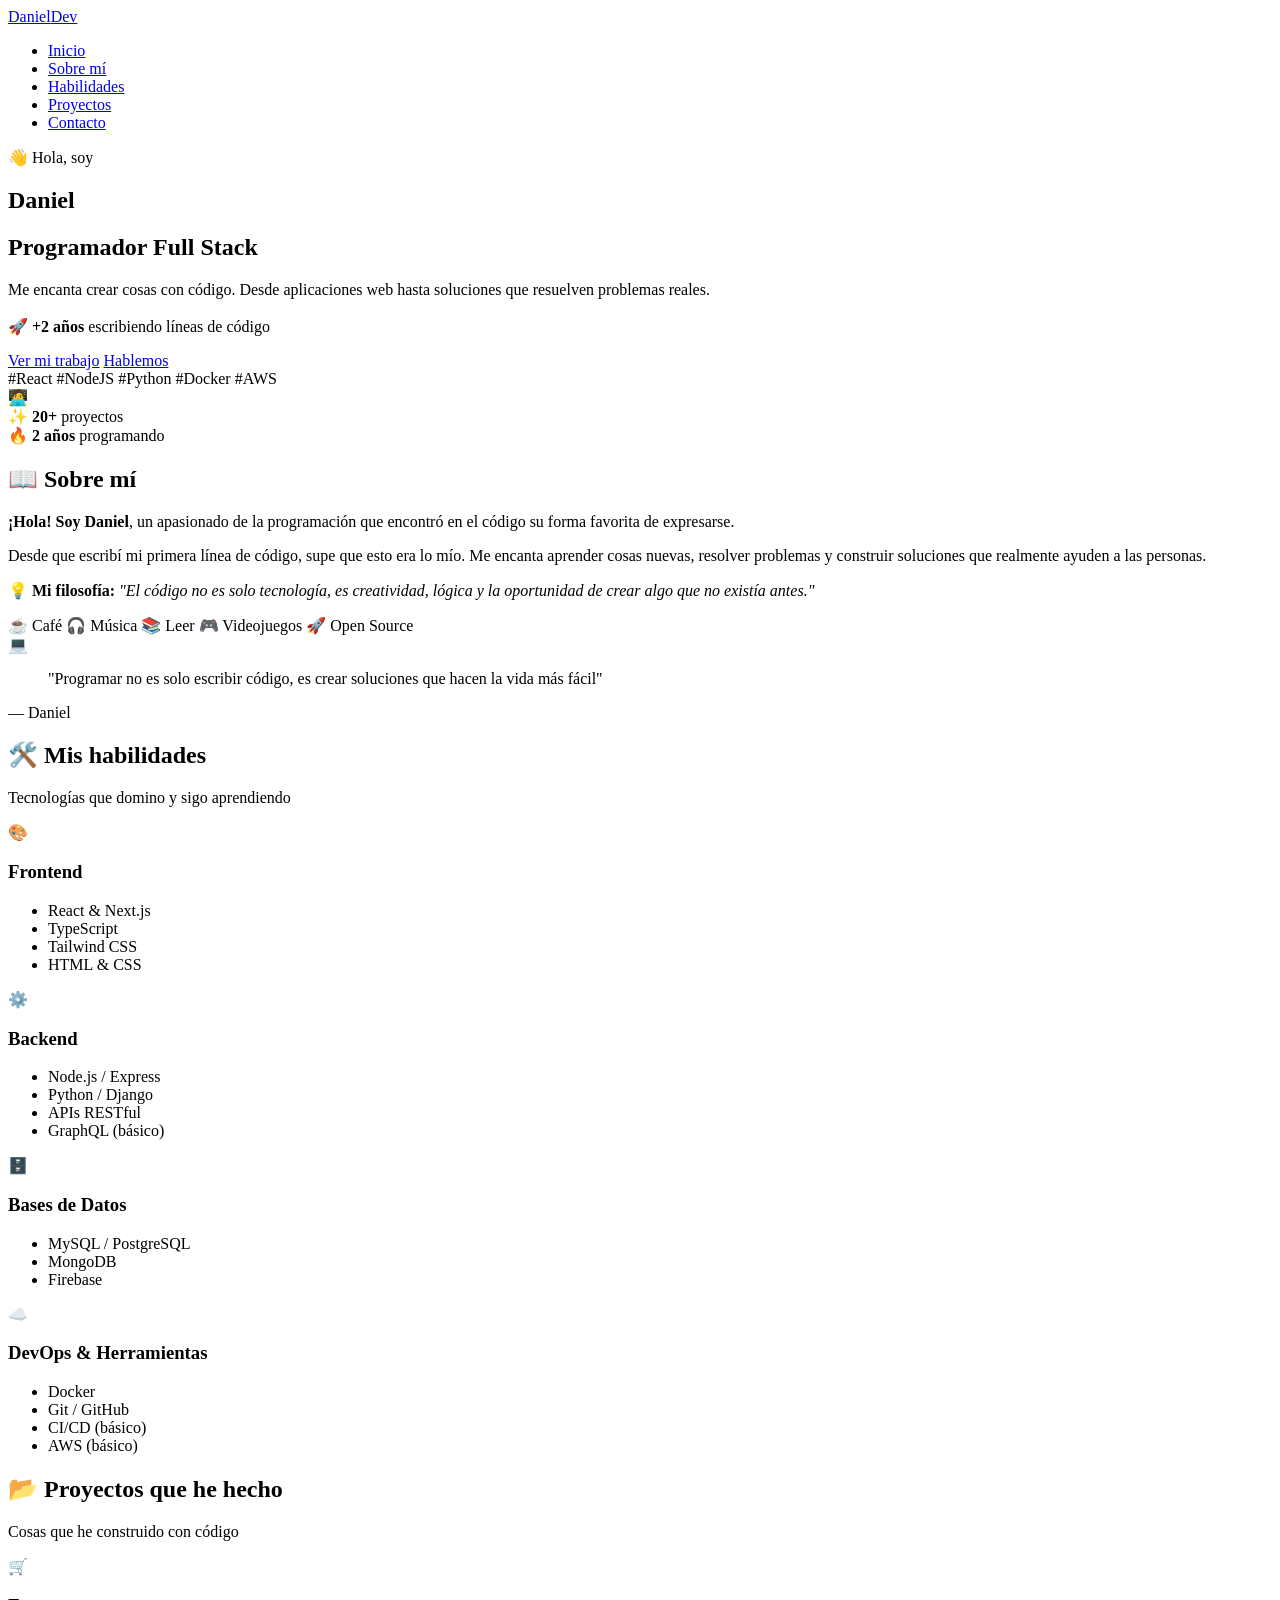
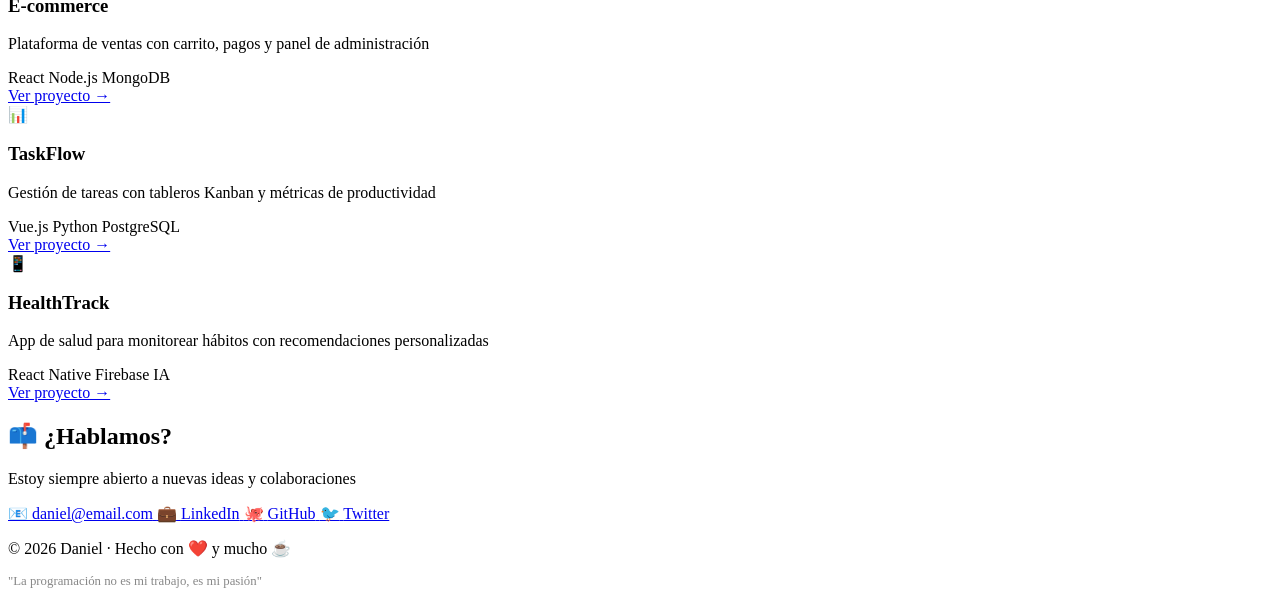
==== index.html @ 53c2497f "Create index.html" ====
<!DOCTYPE html>
<html lang="es">
<head>
    <meta charset="UTF-8" />
    <meta name="viewport" content="width=device-width, initial-scale=1.0"/>
    <title>Daniel · Programador</title>
    <link rel="stylesheet" href="styles.css" />
    <link href="https://fonts.googleapis.com/css2?family=Inter:wght@300;400;600;700;800;900&display=swap" rel="stylesheet"/>
</head>
<body>

    <!-- ===== NAVBAR ===== -->
    <nav class="navbar">
        <div class="container nav-container">
            <a href="#" class="logo">Daniel<span>Dev</span></a>
            <ul class="nav-links">
                <li><a href="#inicio">Inicio</a></li>
                <li><a href="#sobre-mi">Sobre mí</a></li>
                <li><a href="#habilidades">Habilidades</a></li>
                <li><a href="#proyectos">Proyectos</a></li>
                <li><a href="#contacto">Contacto</a></li>
            </ul>
        </div>
    </nav>

    <!-- ===== HERO ===== -->
    <section id="inicio" class="hero">
        <div class="container hero-content">
            <div class="hero-text">
                <span class="badge">👋 Hola, soy</span>
                <h1>Daniel</h1>
                <h2>Programador <span class="highlight">Full Stack</span></h2>
                <p class="hero-desc">
                    Me encanta crear cosas con código. 
                    Desde aplicaciones web hasta soluciones que resuelven problemas reales.
                    <br /><br />
                    🚀 <strong>+2 años</strong> escribiendo líneas de código
                </p>
                <div class="hero-buttons">
                    <a href="#proyectos" class="btn-primary">Ver mi trabajo</a>
                    <a href="#contacto" class="btn-secondary">Hablemos</a>
                </div>
                <div class="hero-tags">
                    <span>#React</span>
                    <span>#NodeJS</span>
                    <span>#Python</span>
                    <span>#Docker</span>
                    <span>#AWS</span>
                </div>
            </div>
            <div class="hero-emoji">
                <span class="emoji-big">🧑‍💻</span>
                <div class="floating-badge">✨ <strong>20+</strong> proyectos</div>
                <div class="floating-badge right">🔥 <strong>2 años</strong> programando</div>
            </div>
        </div>
    </section>

    <!-- ===== SOBRE MÍ ===== -->
    <section id="sobre-mi" class="about">
        <div class="container">
            <h2 class="section-title">📖 Sobre mí</h2>
            <div class="about-grid">
                <div class="about-text">
                    <p>
                        <strong>¡Hola! Soy Daniel</strong>, un apasionado de la programación que 
                        encontró en el código su forma favorita de expresarse.
                    </p>
                    <p>
                        Desde que escribí mi primera línea de código, supe que esto era lo mío. 
                        Me encanta aprender cosas nuevas, resolver problemas y construir 
                        soluciones que realmente ayuden a las personas.
                    </p>
                    <p>
                        💡 <strong>Mi filosofía:</strong> 
                        <em>"El código no es solo tecnología, es creatividad, lógica y 
                        la oportunidad de crear algo que no existía antes."</em>
                    </p>
                    <div class="about-interests">
                        <span>☕ Café</span>
                        <span>🎧 Música</span>
                        <span>📚 Leer</span>
                        <span>🎮 Videojuegos</span>
                        <span>🚀 Open Source</span>
                    </div>
                </div>
                <div class="about-quote">
                    <div class="quote-box">
                        <span class="quote-icon">💻</span>
                        <blockquote>
                            "Programar no es solo escribir código, 
                            es crear soluciones que hacen la vida más fácil"
                        </blockquote>
                        <p>— Daniel</p>
                    </div>
                </div>
            </div>
        </div>
    </section>

    <!-- ===== HABILIDADES ===== -->
    <section id="habilidades" class="skills">
        <div class="container">
            <h2 class="section-title">🛠️ Mis habilidades</h2>
            <p class="section-subtitle">Tecnologías que domino y sigo aprendiendo</p>

            <div class="skills-grid">
                <div class="skill-card">
                    <span class="skill-icon">🎨</span>
                    <h3>Frontend</h3>
                    <ul>
                        <li>React & Next.js</li>
                        <li>TypeScript</li>
                        <li>Tailwind CSS</li>
                        <li>HTML & CSS</li>
                    </ul>
                </div>

                <div class="skill-card">
                    <span class="skill-icon">⚙️</span>
                    <h3>Backend</h3>
                    <ul>
                        <li>Node.js / Express</li>
                        <li>Python / Django</li>
                        <li>APIs RESTful</li>
                        <li>GraphQL (básico)</li>
                    </ul>
                </div>

                <div class="skill-card">
                    <span class="skill-icon">🗄️</span>
                    <h3>Bases de Datos</h3>
                    <ul>
                        <li>MySQL / PostgreSQL</li>
                        <li>MongoDB</li>
                        <li>Firebase</li>
                    </ul>
                </div>

                <div class="skill-card">
                    <span class="skill-icon">☁️</span>
                    <h3>DevOps & Herramientas</h3>
                    <ul>
                        <li>Docker</li>
                        <li>Git / GitHub</li>
                        <li>CI/CD (básico)</li>
                        <li>AWS (básico)</li>
                    </ul>
                </div>
            </div>
        </div>
    </section>

    <!-- ===== PROYECTOS ===== -->
    <section id="proyectos" class="projects">
        <div class="container">
            <h2 class="section-title">📂 Proyectos que he hecho</h2>
            <p class="section-subtitle">Cosas que he construido con código</p>

            <div class="projects-grid">

                <!-- Proyecto 1 -->
                <div class="project-card">
                    <div class="project-image">🛒</div>
                    <div class="project-info">
                        <h3>E-commerce</h3>
                        <p>Plataforma de ventas con carrito, pagos y panel de administración</p>
                        <div class="project-tags">
                            <span>React</span>
                            <span>Node.js</span>
                            <span>MongoDB</span>
                        </div>
                        <a href="#" class="project-link">Ver proyecto →</a>
                    </div>
                </div>

                <!-- Proyecto 2 -->
                <div class="project-card">
                    <div class="project-image">📊</div>
                    <div class="project-info">
                        <h3>TaskFlow</h3>
                        <p>Gestión de tareas con tableros Kanban y métricas de productividad</p>
                        <div class="project-tags">
                            <span>Vue.js</span>
                            <span>Python</span>
                            <span>PostgreSQL</span>
                        </div>
                        <a href="#" class="project-link">Ver proyecto →</a>
                    </div>
                </div>

                <!-- Proyecto 3 -->
                <div class="project-card">
                    <div class="project-image">📱</div>
                    <div class="project-info">
                        <h3>HealthTrack</h3>
                        <p>App de salud para monitorear hábitos con recomendaciones personalizadas</p>
                        <div class="project-tags">
                            <span>React Native</span>
                            <span>Firebase</span>
                            <span>IA</span>
                        </div>
                        <a href="#" class="project-link">Ver proyecto →</a>
                    </div>
                </div>

            </div>
        </div>
    </section>

    <!-- ===== CONTACTO ===== -->
    <section id="contacto" class="contact">
        <div class="container">
            <h2 class="section-title">📫 ¿Hablamos?</h2>
            <p class="section-subtitle">Estoy siempre abierto a nuevas ideas y colaboraciones</p>

            <div class="contact-grid">
                <a href="mailto:daniel@email.com" class="contact-card">
                    <span class="contact-icon">📧</span>
                    <span>daniel@email.com</span>
                </a>
                <a href="https://linkedin.com/in/tu-perfil" class="contact-card" target="_blank">
                    <span class="contact-icon">💼</span>
                    <span>LinkedIn</span>
                </a>
                <a href="https://github.com/tu-usuario" class="contact-card" target="_blank">
                    <span class="contact-icon">🐙</span>
                    <span>GitHub</span>
                </a>
                <a href="https://twitter.com/tu-usuario" class="contact-card" target="_blank">
                    <span class="contact-icon">🐦</span>
                    <span>Twitter</span>
                </a>
            </div>
        </div>
    </section>

    <!-- ===== FOOTER ===== -->
    <footer>
        <div class="container">
            <p>
                © 2026 Daniel · Hecho con 
                <span style="color: #FF6B6B;">❤️</span> 
                y mucho 
                <span style="color: #6C63FF;">☕</span>
            </p>
            <p style="font-size: 0.8rem; color: #888; margin-top: 5px;">
                "La programación no es mi trabajo, es mi pasión"
            </p>
        </div>
    </footer>

    <script src="script.js"></script>
</body>
</html>
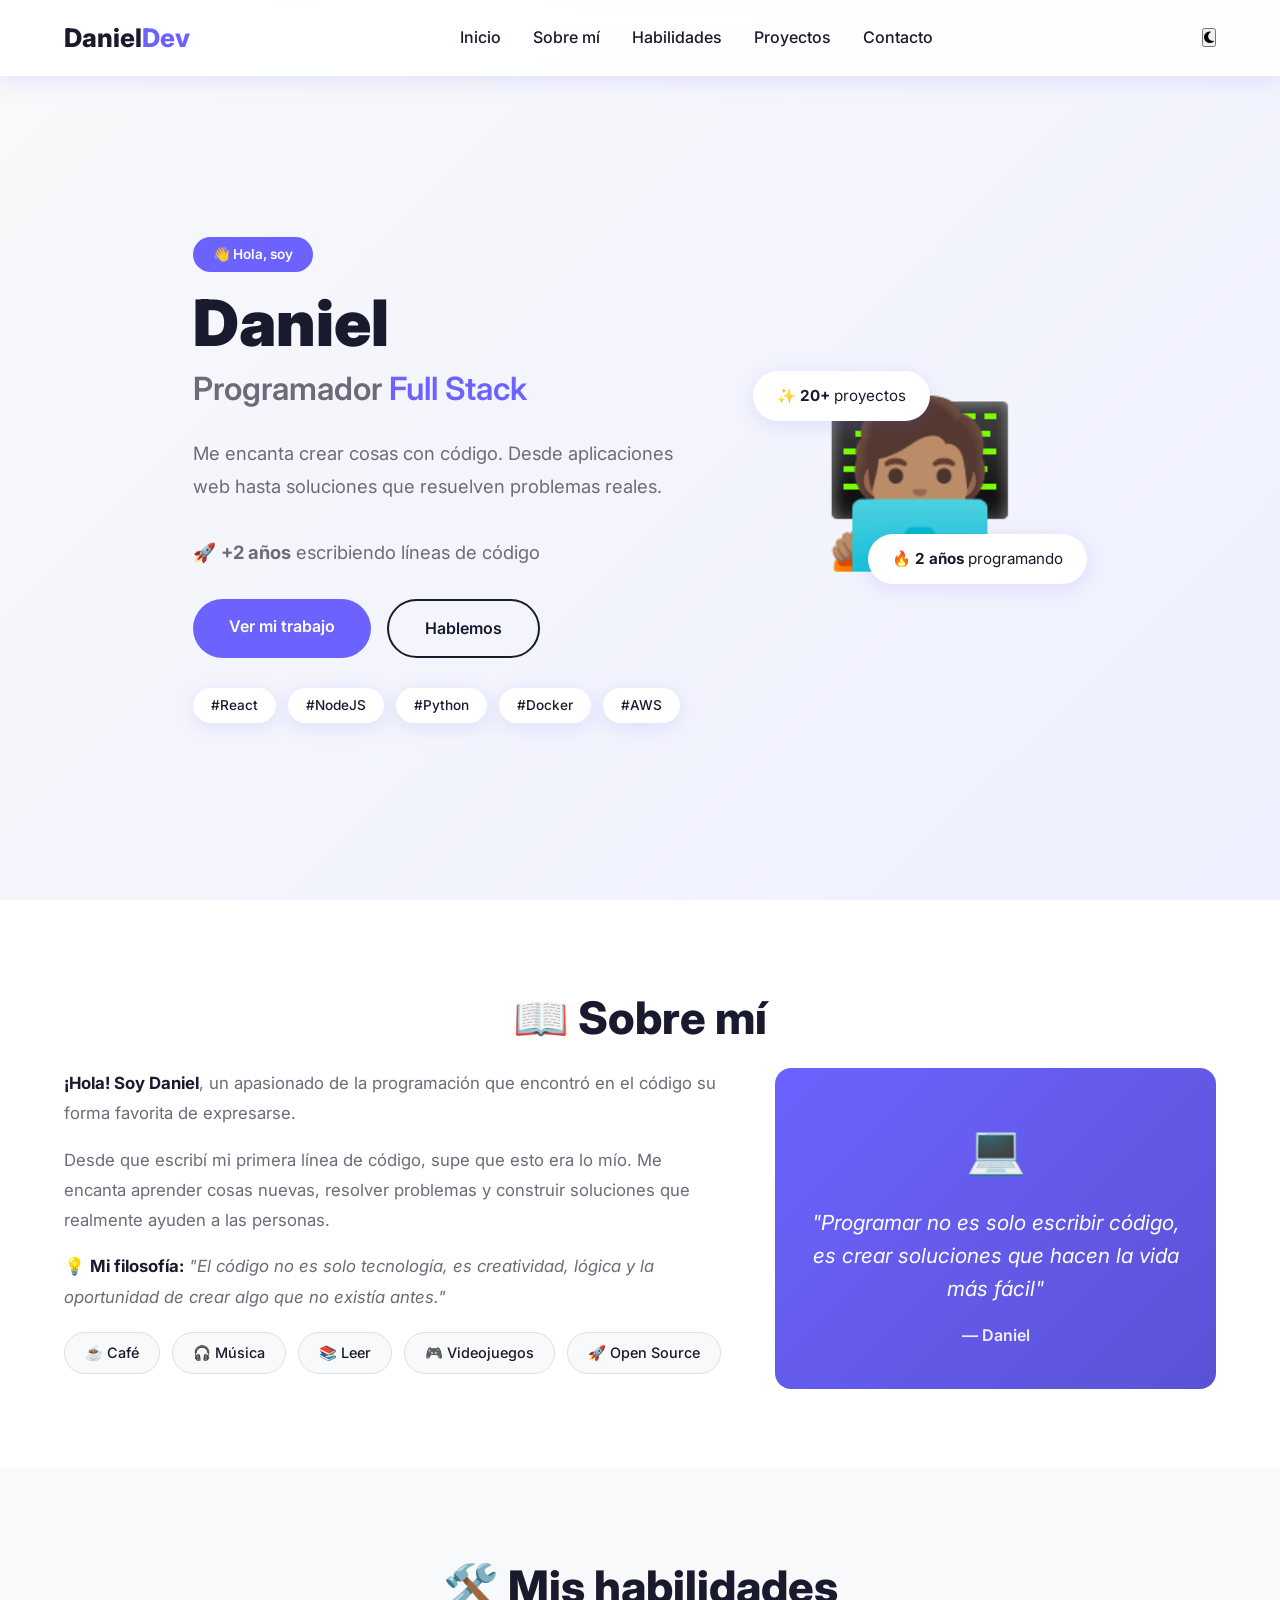
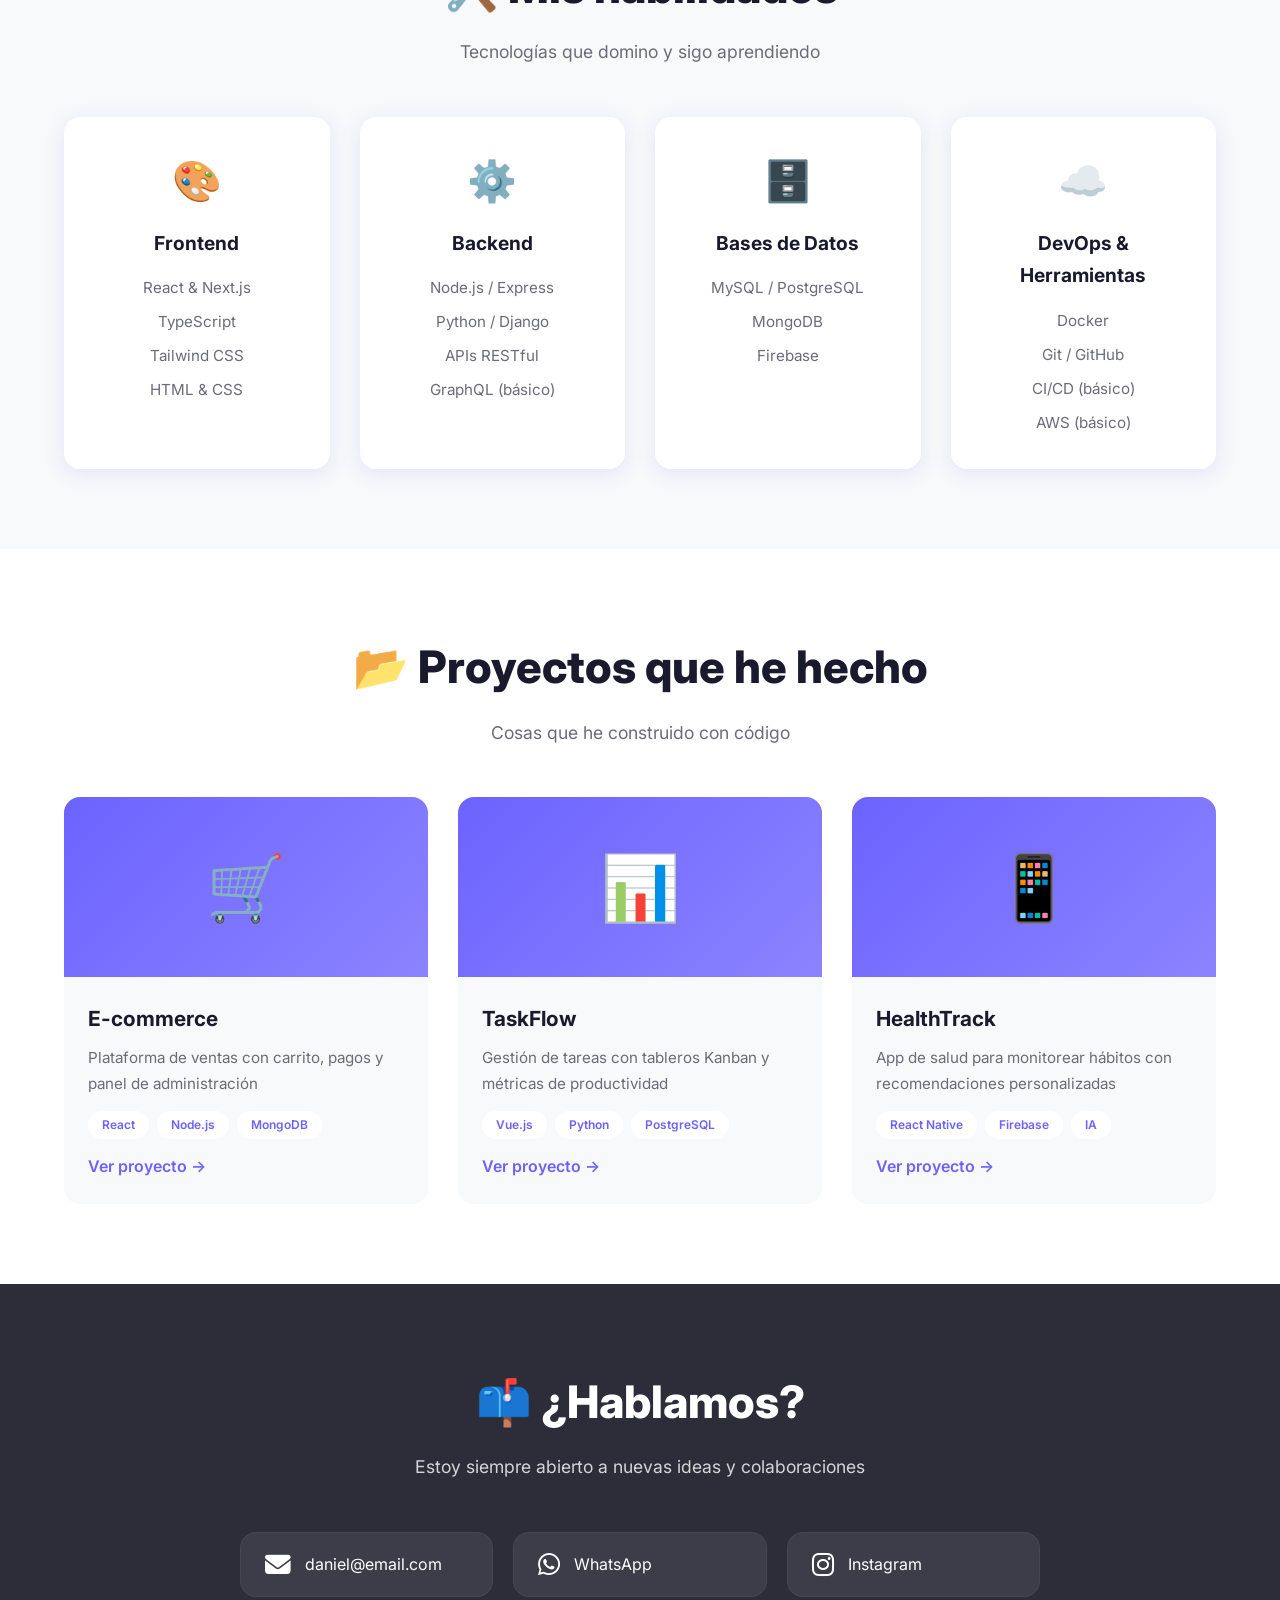
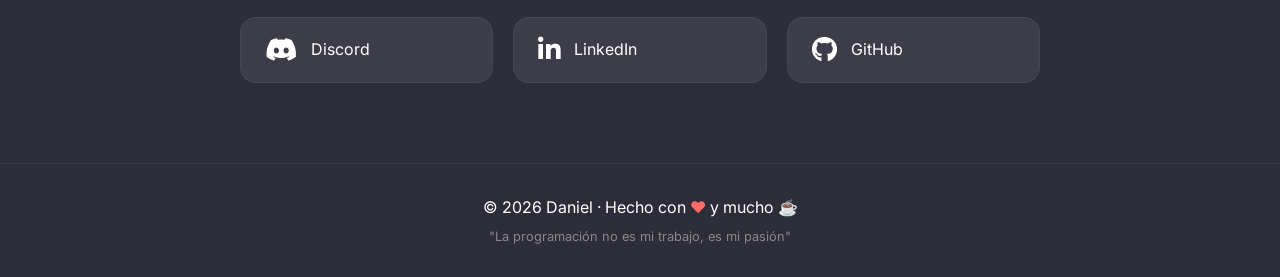
==== commit e43eb86a: "Update index.html" ====
--- a/index.html
+++ b/index.html
@@ -1,11 +1,13 @@
 <!DOCTYPE html>
-<html lang="es">
+<html lang="es" data-theme="light">
 <head>
     <meta charset="UTF-8" />
     <meta name="viewport" content="width=device-width, initial-scale=1.0"/>
     <title>Daniel · Programador</title>
     <link rel="stylesheet" href="styles.css" />
     <link href="https://fonts.googleapis.com/css2?family=Inter:wght@300;400;600;700;800;900&display=swap" rel="stylesheet"/>
+    <!-- Font Awesome para iconos -->
+    <link rel="stylesheet" href="https://cdnjs.cloudflare.com/ajax/libs/font-awesome/6.5.0/css/all.min.css"/>
 </head>
 <body>
 
@@ -20,6 +22,9 @@
                 <li><a href="#proyectos">Proyectos</a></li>
                 <li><a href="#contacto">Contacto</a></li>
             </ul>
+            <button id="themeToggle" class="theme-btn" aria-label="Cambiar tema">
+                <i class="fas fa-moon"></i>
+            </button>
         </div>
     </nav>
 
@@ -49,7 +54,7 @@
                 </div>
             </div>
             <div class="hero-emoji">
-                <span class="emoji-big">🧑‍💻</span>
+                <span class="emoji-big">🧑🏽‍💻</span>
                 <div class="floating-badge">✨ <strong>20+</strong> proyectos</div>
                 <div class="floating-badge right">🔥 <strong>2 años</strong> programando</div>
             </div>
@@ -159,7 +164,6 @@
 
             <div class="projects-grid">
 
-                <!-- Proyecto 1 -->
                 <div class="project-card">
                     <div class="project-image">🛒</div>
                     <div class="project-info">
@@ -174,7 +178,6 @@
                     </div>
                 </div>
 
-                <!-- Proyecto 2 -->
                 <div class="project-card">
                     <div class="project-image">📊</div>
                     <div class="project-info">
@@ -189,7 +192,6 @@
                     </div>
                 </div>
 
-                <!-- Proyecto 3 -->
                 <div class="project-card">
                     <div class="project-image">📱</div>
                     <div class="project-info">
@@ -215,21 +217,45 @@
             <p class="section-subtitle">Estoy siempre abierto a nuevas ideas y colaboraciones</p>
 
             <div class="contact-grid">
-                <a href="mailto:daniel@email.com" class="contact-card">
-                    <span class="contact-icon">📧</span>
+                <!-- Email -->
+                <a href="mailto:daniel@email.com" class="contact-card email">
+                    <i class="fas fa-envelope contact-icon"></i>
                     <span>daniel@email.com</span>
                 </a>
-                <a href="https://linkedin.com/in/tu-perfil" class="contact-card" target="_blank">
-                    <span class="contact-icon">💼</span>
+                
+                <!-- WhatsApp -->
+                <a href="https://wa.me/1234567890?text=Hola%20Daniel!%20Vi%20tu%20portafolio" 
+                   class="contact-card whatsapp" target="_blank">
+                    <i class="fab fa-whatsapp contact-icon"></i>
+                    <span>WhatsApp</span>
+                </a>
+                
+                <!-- Instagram -->
+                <a href="https://instagram.com/tu-usuario" 
+                   class="contact-card instagram" target="_blank">
+                    <i class="fab fa-instagram contact-icon"></i>
+                    <span>Instagram</span>
+                </a>
+                
+                <!-- Discord -->
+                <a href="https://discord.com/users/tu-id" 
+                   class="contact-card discord" target="_blank">
+                    <i class="fab fa-discord contact-icon"></i>
+                    <span>Discord</span>
+                </a>
+                
+                <!-- LinkedIn -->
+                <a href="https://linkedin.com/in/tu-perfil" 
+                   class="contact-card linkedin" target="_blank">
+                    <i class="fab fa-linkedin-in contact-icon"></i>
                     <span>LinkedIn</span>
                 </a>
-                <a href="https://github.com/tu-usuario" class="contact-card" target="_blank">
-                    <span class="contact-icon">🐙</span>
+                
+                <!-- GitHub -->
+                <a href="https://github.com/tu-usuario" 
+                   class="contact-card github" target="_blank">
+                    <i class="fab fa-github contact-icon"></i>
                     <span>GitHub</span>
-                </a>
-                <a href="https://twitter.com/tu-usuario" class="contact-card" target="_blank">
-                    <span class="contact-icon">🐦</span>
-                    <span>Twitter</span>
                 </a>
             </div>
         </div>
--- a/styles.css
+++ b/styles.css
@@ -0,0 +1,596 @@
+/* ===== RESET Y VARIABLES ===== */
+* {
+    margin: 0;
+    padding: 0;
+    box-sizing: border-box;
+}
+
+:root {
+    --primary: #6C63FF;
+    --primary-dark: #5A52D5;
+    --secondary: #2D2D3A;
+    --text: #1A1A2E;
+    --text-light: #6B6B7A;
+    --bg: #F8F9FA;
+    --white: #FFFFFF;
+    --shadow: 0 4px 20px rgba(108, 99, 255, 0.15);
+    --shadow-hover: 0 8px 40px rgba(108, 99, 255, 0.25);
+    --radius: 16px;
+    --transition: all 0.3s cubic-bezier(0.4, 0, 0.2, 1);
+}
+
+html {
+    scroll-behavior: smooth;
+}
+
+body {
+    font-family: 'Inter', sans-serif;
+    background: var(--bg);
+    color: var(--text);
+    line-height: 1.7;
+}
+
+.container {
+    max-width: 1200px;
+    margin: 0 auto;
+    padding: 0 24px;
+}
+
+/* ===== NAVBAR ===== */
+.navbar {
+    background: rgba(255, 255, 255, 0.9);
+    backdrop-filter: blur(12px);
+    box-shadow: var(--shadow);
+    position: fixed;
+    width: 100%;
+    top: 0;
+    z-index: 1000;
+    padding: 16px 0;
+    transition: var(--transition);
+}
+
+.nav-container {
+    display: flex;
+    justify-content: space-between;
+    align-items: center;
+}
+
+.logo {
+    font-size: 1.6rem;
+    font-weight: 800;
+    text-decoration: none;
+    color: var(--text);
+}
+
+.logo span {
+    color: var(--primary);
+}
+
+.nav-links {
+    display: flex;
+    list-style: none;
+    gap: 32px;
+}
+
+.nav-links a {
+    text-decoration: none;
+    color: var(--text);
+    font-weight: 500;
+    transition: var(--transition);
+    position: relative;
+}
+
+.nav-links a::after {
+    content: '';
+    position: absolute;
+    bottom: -4px;
+    left: 0;
+    width: 0;
+    height: 2px;
+    background: var(--primary);
+    transition: var(--transition);
+}
+
+.nav-links a:hover::after {
+    width: 100%;
+}
+
+.nav-links a:hover {
+    color: var(--primary);
+}
+
+/* ===== HERO ===== */
+.hero {
+    padding: 140px 0 80px;
+    background: linear-gradient(135deg, #F8F9FA 0%, #EEF0FF 100%);
+    min-height: 100vh;
+    display: flex;
+    align-items: center;
+}
+
+.hero-content {
+    display: grid;
+    grid-template-columns: 1.2fr 0.8fr;
+    gap: 60px;
+    align-items: center;
+}
+
+.hero-text .badge {
+    display: inline-block;
+    background: var(--primary);
+    color: white;
+    padding: 6px 20px;
+    border-radius: 50px;
+    font-size: 0.85rem;
+    font-weight: 600;
+    margin-bottom: 16px;
+}
+
+.hero h1 {
+    font-size: 4rem;
+    font-weight: 900;
+    line-height: 1.1;
+    margin-bottom: 4px;
+}
+
+.hero h2 {
+    font-size: 2rem;
+    font-weight: 600;
+    color: var(--text-light);
+    margin-bottom: 20px;
+}
+
+.hero h2 .highlight {
+    color: var(--primary);
+}
+
+.hero-desc {
+    font-size: 1.15rem;
+    color: var(--text-light);
+    margin-bottom: 30px;
+    max-width: 500px;
+    line-height: 1.8;
+}
+
+.hero-buttons {
+    display: flex;
+    gap: 16px;
+    flex-wrap: wrap;
+    margin-bottom: 30px;
+}
+
+.btn-primary {
+    display: inline-block;
+    padding: 14px 36px;
+    background: var(--primary);
+    color: white;
+    text-decoration: none;
+    border-radius: 50px;
+    font-weight: 600;
+    transition: var(--transition);
+    border: none;
+    cursor: pointer;
+}
+
+.btn-primary:hover {
+    transform: translateY(-3px);
+    box-shadow: var(--shadow-hover);
+    background: var(--primary-dark);
+}
+
+.btn-secondary {
+    display: inline-block;
+    padding: 14px 36px;
+    background: transparent;
+    color: var(--text);
+    text-decoration: none;
+    border-radius: 50px;
+    font-weight: 600;
+    border: 2px solid var(--text);
+    transition: var(--transition);
+}
+
+.btn-secondary:hover {
+    background: var(--text);
+    color: white;
+    transform: translateY(-3px);
+}
+
+.hero-tags {
+    display: flex;
+    gap: 12px;
+    flex-wrap: wrap;
+}
+
+.hero-tags span {
+    background: white;
+    padding: 6px 18px;
+    border-radius: 50px;
+    font-size: 0.85rem;
+    font-weight: 500;
+    box-shadow: var(--shadow);
+    transition: var(--transition);
+}
+
+.hero-tags span:hover {
+    transform: translateY(-2px);
+    box-shadow: var(--shadow-hover);
+}
+
+.hero-emoji {
+    display: flex;
+    flex-direction: column;
+    align-items: center;
+    position: relative;
+}
+
+.emoji-big {
+    font-size: 10rem;
+    animation: float 3s ease-in-out infinite;
+}
+
+.floating-badge {
+    background: white;
+    padding: 12px 24px;
+    border-radius: 50px;
+    box-shadow: var(--shadow);
+    font-size: 0.95rem;
+    position: absolute;
+    top: 10%;
+    left: 0;
+    animation: float 4s ease-in-out infinite;
+}
+
+.floating-badge.right {
+    top: 70%;
+    left: auto;
+    right: 0;
+    animation-delay: 0.5s;
+}
+
+@keyframes float {
+    0%, 100% { transform: translateY(0px); }
+    50% { transform: translateY(-15px); }
+}
+
+/* ===== SECCIONES GENERALES ===== */
+.section-title {
+    font-size: 2.8rem;
+    font-weight: 800;
+    text-align: center;
+    margin-bottom: 12px;
+}
+
+.section-subtitle {
+    text-align: center;
+    color: var(--text-light);
+    font-size: 1.1rem;
+    margin-bottom: 50px;
+}
+
+/* ===== SOBRE MÍ ===== */
+.about {
+    padding: 80px 0;
+    background: var(--white);
+}
+
+.about-grid {
+    display: grid;
+    grid-template-columns: 1.2fr 0.8fr;
+    gap: 50px;
+    align-items: start;
+}
+
+.about-text p {
+    font-size: 1.05rem;
+    color: var(--text-light);
+    margin-bottom: 16px;
+    line-height: 1.8;
+}
+
+.about-text strong {
+    color: var(--text);
+}
+
+.about-interests {
+    display: flex;
+    gap: 12px;
+    flex-wrap: wrap;
+    margin-top: 20px;
+}
+
+.about-interests span {
+    background: var(--bg);
+    padding: 8px 20px;
+    border-radius: 50px;
+    font-size: 0.9rem;
+    font-weight: 500;
+    border: 1px solid #e0e0e0;
+    transition: var(--transition);
+}
+
+.about-interests span:hover {
+    background: var(--primary);
+    color: white;
+    border-color: var(--primary);
+}
+
+.quote-box {
+    background: linear-gradient(135deg, var(--primary), var(--primary-dark));
+    color: white;
+    padding: 40px 30px;
+    border-radius: var(--radius);
+    text-align: center;
+}
+
+.quote-icon {
+    font-size: 3rem;
+    display: block;
+    margin-bottom: 16px;
+}
+
+.quote-box blockquote {
+    font-size: 1.3rem;
+    font-style: italic;
+    line-height: 1.6;
+    margin-bottom: 16px;
+}
+
+.quote-box p {
+    font-weight: 600;
+    opacity: 0.9;
+}
+
+/* ===== HABILIDADES ===== */
+.skills {
+    padding: 80px 0;
+    background: var(--bg);
+}
+
+.skills-grid {
+    display: grid;
+    grid-template-columns: repeat(auto-fit, minmax(240px, 1fr));
+    gap: 30px;
+}
+
+.skill-card {
+    background: var(--white);
+    padding: 30px 24px;
+    border-radius: var(--radius);
+    box-shadow: var(--shadow);
+    transition: var(--transition);
+    text-align: center;
+}
+
+.skill-card:hover {
+    transform: translateY(-6px);
+    box-shadow: var(--shadow-hover);
+}
+
+.skill-icon {
+    font-size: 2.5rem;
+    display: block;
+    margin-bottom: 12px;
+}
+
+.skill-card h3 {
+    font-size: 1.2rem;
+    margin-bottom: 12px;
+}
+
+.skill-card ul {
+    list-style: none;
+}
+
+.skill-card ul li {
+    padding: 4px 0;
+    color: var(--text-light);
+    font-size: 0.95rem;
+}
+
+/* ===== PROYECTOS ===== */
+.projects {
+    padding: 80px 0;
+    background: var(--white);
+}
+
+.projects-grid {
+    display: grid;
+    grid-template-columns: repeat(auto-fit, minmax(300px, 1fr));
+    gap: 30px;
+}
+
+.project-card {
+    background: var(--bg);
+    border-radius: var(--radius);
+    overflow: hidden;
+    transition: var(--transition);
+}
+
+.project-card:hover {
+    transform: translateY(-6px);
+    box-shadow: var(--shadow-hover);
+}
+
+.project-image {
+    height: 180px;
+    display: flex;
+    align-items: center;
+    justify-content: center;
+    font-size: 4rem;
+    background: linear-gradient(135deg, var(--primary), #8B83FF);
+    color: white;
+}
+
+.project-info {
+    padding: 24px;
+}
+
+.project-info h3 {
+    font-size: 1.3rem;
+    margin-bottom: 8px;
+}
+
+.project-info p {
+    color: var(--text-light);
+    font-size: 0.95rem;
+    margin-bottom: 14px;
+}
+
+.project-tags {
+    display: flex;
+    gap: 8px;
+    flex-wrap: wrap;
+    margin-bottom: 14px;
+}
+
+.project-tags span {
+    background: var(--white);
+    padding: 4px 14px;
+    border-radius: 50px;
+    font-size: 0.75rem;
+    font-weight: 600;
+    color: var(--primary);
+}
+
+.project-link {
+    color: var(--primary);
+    text-decoration: none;
+    font-weight: 600;
+    transition: var(--transition);
+}
+
+.project-link:hover {
+    margin-left: 6px;
+    color: var(--primary-dark);
+}
+
+/* ===== CONTACTO ===== */
+.contact {
+    padding: 80px 0;
+    background: var(--secondary);
+    color: white;
+}
+
+.contact .section-title {
+    color: white;
+}
+
+.contact .section-subtitle {
+    color: rgba(255, 255, 255, 0.8);
+}
+
+.contact-grid {
+    display: grid;
+    grid-template-columns: repeat(auto-fit, minmax(200px, 1fr));
+    gap: 20px;
+    max-width: 800px;
+    margin: 0 auto;
+}
+
+.contact-card {
+    display: flex;
+    align-items: center;
+    gap: 14px;
+    background: rgba(255, 255, 255, 0.08);
+    padding: 18px 24px;
+    border-radius: var(--radius);
+    color: white;
+    text-decoration: none;
+    transition: var(--transition);
+    border: 1px solid rgba(255, 255, 255, 0.05);
+}
+
+.contact-card:hover {
+    background: rgba(255, 255, 255, 0.16);
+    transform: translateY(-3px);
+}
+
+.contact-icon {
+    font-size: 1.6rem;
+}
+
+/* ===== FOOTER ===== */
+footer {
+    background: var(--secondary);
+    color: white;
+    text-align: center;
+    padding: 30px 0;
+    border-top: 1px solid rgba(255, 255, 255, 0.06);
+}
+
+/* ===== RESPONSIVE ===== */
+@media (max-width: 992px) {
+    .hero-content {
+        grid-template-columns: 1fr;
+        text-align: center;
+    }
+
+    .hero-desc {
+        margin: 0 auto 30px;
+    }
+
+    .hero-buttons {
+        justify-content: center;
+    }
+
+    .hero-tags {
+        justify-content: center;
+    }
+
+    .about-grid {
+        grid-template-columns: 1fr;
+    }
+
+    .emoji-big {
+        font-size: 6rem;
+    }
+
+    .floating-badge {
+        display: none;
+    }
+}
+
+@media (max-width: 768px) {
+    .nav-links {
+        display: none;
+    }
+
+    .hero h1 {
+        font-size: 2.8rem;
+    }
+
+    .hero h2 {
+        font-size: 1.5rem;
+    }
+
+    .section-title {
+        font-size: 2.2rem;
+    }
+
+    .projects-grid {
+        grid-template-columns: 1fr;
+    }
+
+    .contact-grid {
+        grid-template-columns: 1fr;
+    }
+
+    .skills-grid {
+        grid-template-columns: 1fr 1fr;
+    }
+}
+
+@media (max-width: 480px) {
+    .skills-grid {
+        grid-template-columns: 1fr;
+    }
+
+    .hero h1 {
+        font-size: 2.2rem;
+    }
+
+    .hero-emoji .emoji-big {
+        font-size: 4rem;
+    }
+}
